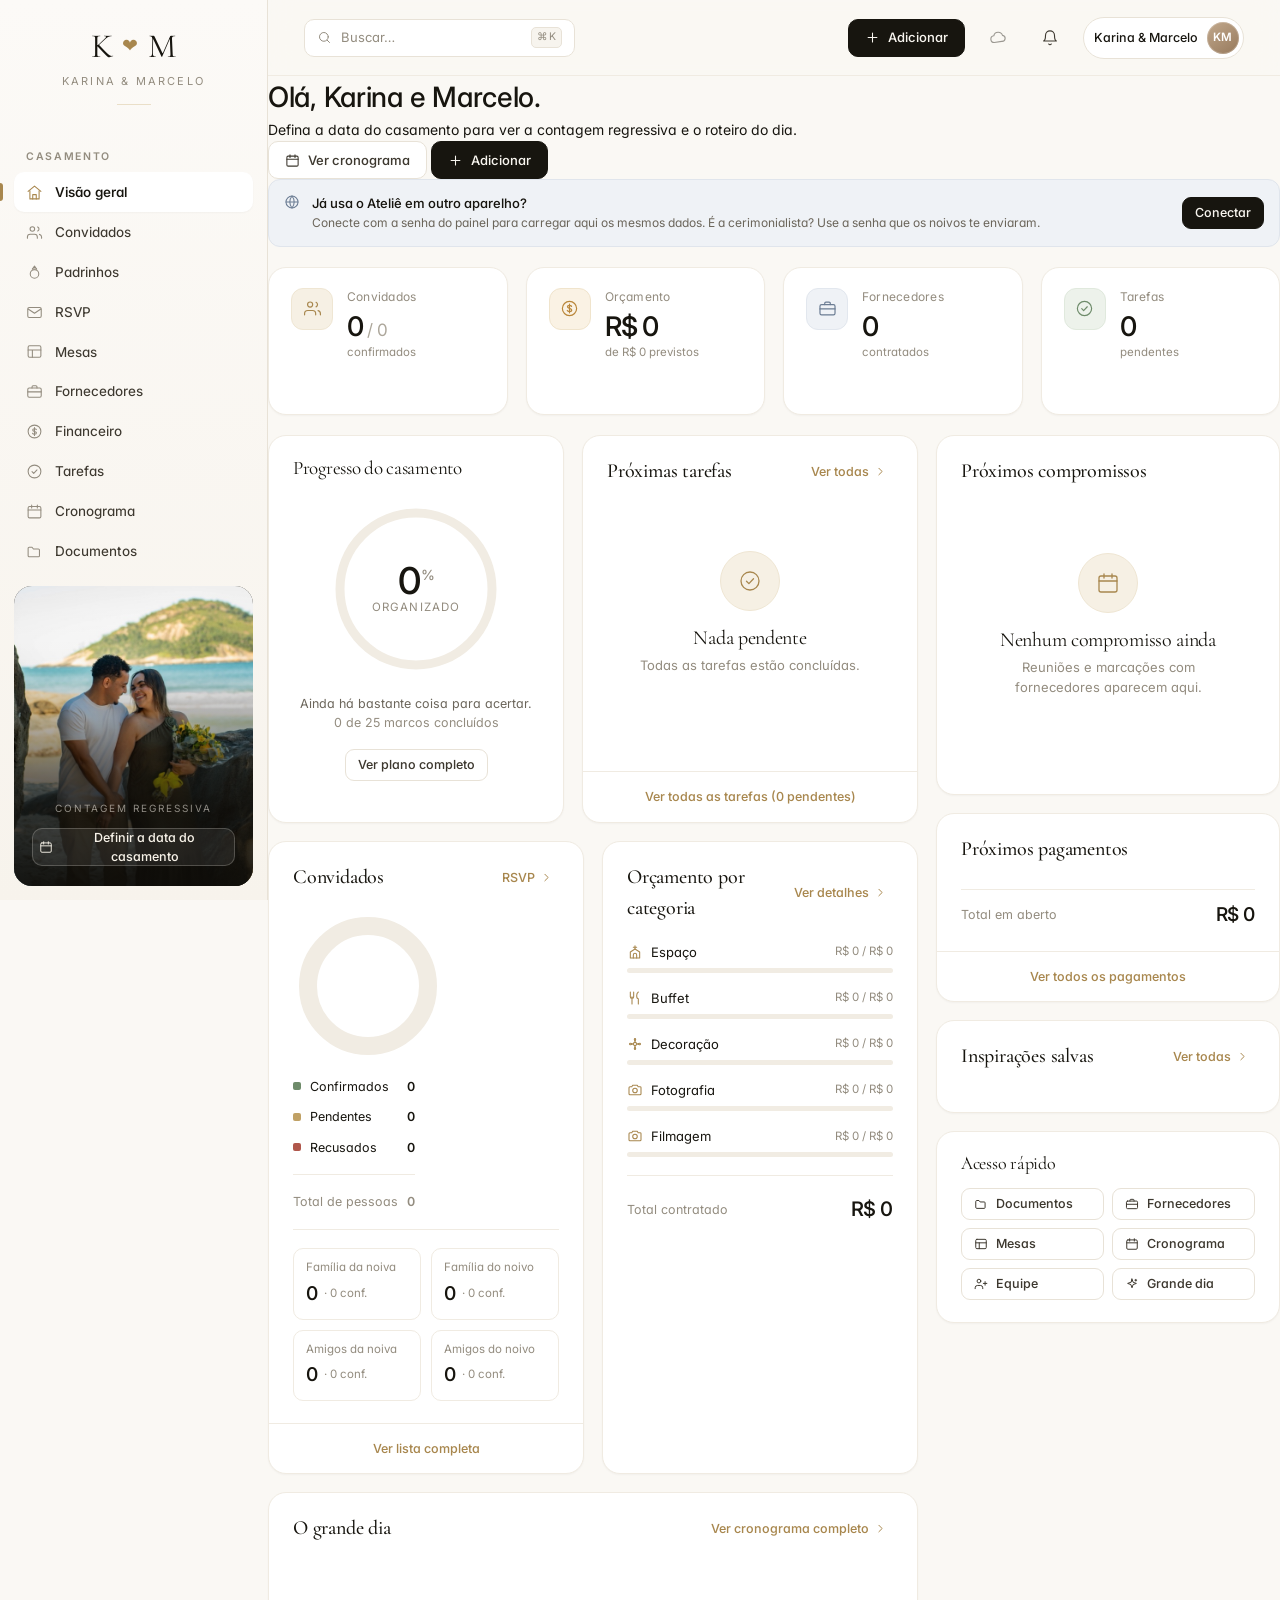
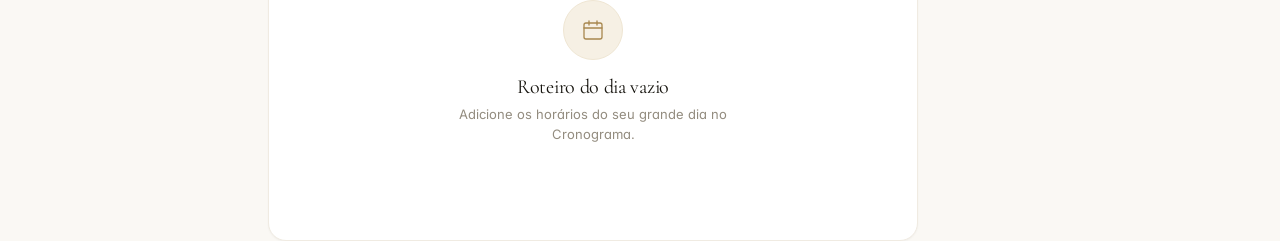
==== index.html @ 1de6227f "Convidados: prioridade A/B/C com contagem acumulada e filtro Co-Authored-By: Claude Opus 5.5 <norepl" ====
<!DOCTYPE html>
<html lang="pt-BR">
<head>
<meta charset="utf-8">
<meta name="viewport" content="width=device-width, initial-scale=1, viewport-fit=cover">
<meta name="theme-color" content="#FAF8F4">
<title>Ateliê — Karina &amp; Marcelo</title>
<meta name="description" content="Sistema de organização e gestão de casamentos.">
<link rel="preconnect" href="https://fonts.googleapis.com">
<link rel="preconnect" href="https://fonts.gstatic.com" crossorigin>
<link href="https://fonts.googleapis.com/css2?family=Cormorant+Garamond:wght@300;400;500;600&family=Inter:wght@400;450;500;550;600&display=swap" rel="stylesheet">
<link rel="icon" href="data:image/svg+xml,<svg xmlns='http://www.w3.org/2000/svg' viewBox='0 0 100 100'><text y='.9em' font-size='90'>💍</text></svg>">
<link rel="stylesheet" href="assets/style.css?v=20261014">
</head>
<body>

<div id="app" class="app">
  <!-- tela inicial enquanto o sistema carrega -->
  <div style="position:fixed;inset:0;display:flex;align-items:center;justify-content:center;background:#FAF8F4">
    <div style="text-align:center">
      <div style="font-family:'Cormorant Garamond',Georgia,serif;font-size:40px;color:#17150F">K <span style="color:#A8874E;font-size:22px">&#10084;</span> M</div>
      <div style="margin-top:12px;font-size:11px;letter-spacing:.2em;text-transform:uppercase;color:#938C7F">carregando</div>
    </div>
  </div>
</div>

<script src="assets/data.js?v=20261014"></script>
<script src="assets/core.js?v=20261014"></script>
<script src="assets/nuvem.js?v=20261014"></script>
<script src="assets/cerimonial.js?v=20261014"></script>
<script src="assets/views-1.js?v=20261014"></script>
<script src="assets/views-2.js?v=20261014"></script>
</body>
</html>
---- assets/style.css ----
/* ============================================================
   ATELIÊ — Sistema de gestão de casamentos
   Design system
   ============================================================ */

:root{
  /* superfícies */
  --bg:            #FAF8F4;
  --bg-deep:       #F3EFE8;
  --surface:       #FFFFFF;
  --surface-2:     #F7F4EE;
  --surface-3:     #F1ECE3;

  /* tinta */
  --ink:           #17150F;
  --ink-2:         #3D382F;
  --ink-3:         #6B655A;
  --muted:         #938C7F;
  --muted-2:       #ADA79B;

  /* linhas */
  --line:          #E8E2D7;
  --line-2:        #F0EBE2;
  --line-strong:   #D9D1C3;

  /* champagne / ouro */
  --gold:          #A8874E;
  --gold-2:        #C0A165;
  --gold-soft:     #EADFC8;
  --gold-wash:     #F6F0E4;

  /* semânticas (dessaturadas, discretas) */
  --ok:            #6E8B6A;
  --ok-wash:       #EDF2EB;
  --warn:          #B98639;
  --warn-wash:     #FAF2E4;
  --danger:        #B0574B;
  --danger-wash:   #FAEDEA;
  --info:          #6B7C93;
  --info-wash:     #EFF2F6;

  /* sombras discretíssimas */
  --sh-1: 0 1px 2px rgba(23,21,15,.035);
  --sh-2: 0 1px 2px rgba(23,21,15,.03), 0 10px 24px -16px rgba(23,21,15,.16);
  --sh-3: 0 2px 4px rgba(23,21,15,.04), 0 24px 48px -24px rgba(23,21,15,.24);
  --sh-pop: 0 4px 8px rgba(23,21,15,.05), 0 40px 80px -32px rgba(23,21,15,.32);

  /* raios */
  --r-sm: 8px;
  --r:    12px;
  --r-lg: 18px;
  --r-xl: 24px;

  /* tipografia */
  --serif: "Cormorant Garamond", "Iowan Old Style", Garamond, Georgia, "Times New Roman", serif;
  --sans:  "Inter", -apple-system, BlinkMacSystemFont, "Segoe UI", Roboto, Helvetica, Arial, sans-serif;

  --sidebar-w: 268px;
  --topbar-h: 76px;
  --ease: cubic-bezier(.22,.61,.36,1);
}

*,*::before,*::after{ box-sizing:border-box; }
html,body{ height:100%; }
body{
  margin:0; background:var(--bg); color:var(--ink);
  font-family:var(--sans); font-size:14px; line-height:1.55;
  -webkit-font-smoothing:antialiased; -moz-osx-font-smoothing:grayscale;
  font-feature-settings:"ss01","cv11","tnum" 0;
}
button,input,select,textarea{ font:inherit; color:inherit; }
button{ background:none; border:0; cursor:pointer; }
a{ color:inherit; text-decoration:none; }
h1,h2,h3,h4{ margin:0; font-weight:500; letter-spacing:-.01em; }
p{ margin:0; }
ul{ margin:0; padding:0; list-style:none; }
::selection{ background:var(--gold-soft); color:var(--ink); }

/* tamanho padrão dos ícones — sobrescrito pelas regras específicas abaixo */
svg{ width:16px; height:16px; flex:0 0 auto; }
.badge svg{ width:12px; height:12px; }
.link svg{ width:13px; height:13px; }

/* scrollbar discreta */
*::-webkit-scrollbar{ width:10px; height:10px; }
*::-webkit-scrollbar-track{ background:transparent; }
*::-webkit-scrollbar-thumb{ background:#DED7CA; border-radius:99px; border:3px solid transparent; background-clip:content-box; }
*::-webkit-scrollbar-thumb:hover{ background:#C9C0B0; background-clip:content-box; }

/* ---------- tipografia utilitária ---------- */
.display{ font-family:var(--serif); font-weight:400; letter-spacing:-.015em; line-height:1.1; }
.num{ font-family:var(--sans); font-weight:550; letter-spacing:-.022em; font-variant-numeric:tabular-nums; }
.eyebrow{ font-size:10.5px; letter-spacing:.16em; text-transform:uppercase; color:var(--muted); font-weight:600; }
.t-muted{ color:var(--muted); }
.t-ink3{ color:var(--ink-3); }
.t-sm{ font-size:12.5px; }
.t-xs{ font-size:11.5px; }
.t-center{ text-align:center; }
.nowrap{ white-space:nowrap; }
.tnum{ font-variant-numeric:tabular-nums; }

/* ============================================================
   APP SHELL
   ============================================================ */
.app{ display:flex; min-height:100vh; }

/* ---------- Sidebar ---------- */
.sidebar{
  width:var(--sidebar-w); flex:0 0 var(--sidebar-w);
  background:linear-gradient(180deg,#FCFAF7 0%, #F7F3EC 100%);
  border-right:1px solid var(--line);
  display:flex; flex-direction:column;
  position:sticky; top:0; height:100vh; z-index:60;
}
.brand{ padding:30px 26px 22px; text-align:center; }
.brand-mark{
  font-family:var(--serif); font-size:34px; line-height:1; color:var(--ink);
  display:flex; align-items:center; justify-content:center; gap:9px; letter-spacing:.01em;
}
.brand-mark .amp{ color:var(--gold); font-size:19px; transform:translateY(-2px); }
.brand-sub{ margin-top:9px; font-size:11px; letter-spacing:.2em; text-transform:uppercase; color:var(--muted); }
.brand-rule{ width:34px; height:1px; background:var(--gold-soft); margin:14px auto 0; }

.nav{ flex:1; overflow-y:auto; padding:6px 14px 14px; }
.nav-group{ padding:16px 12px 7px; }
.nav-item{
  display:flex; align-items:center; gap:12px; width:100%;
  padding:9.5px 12px; border-radius:10px; color:var(--ink-2);
  font-size:13.5px; font-weight:450; text-align:left;
  transition:background .18s var(--ease), color .18s var(--ease);
  position:relative;
}
.nav-item svg{ width:17px; height:17px; flex:0 0 17px; stroke:var(--muted); stroke-width:1.5; fill:none; transition:stroke .18s; }
.nav-item:hover{ background:rgba(168,135,78,.07); color:var(--ink); }
.nav-item:hover svg{ stroke:var(--gold); }
.nav-item.active{ background:var(--surface); color:var(--ink); font-weight:550; box-shadow:var(--sh-1); }
.nav-item.active svg{ stroke:var(--gold); }
.nav-item.active::before{
  content:""; position:absolute; left:-14px; top:50%; transform:translateY(-50%);
  width:3px; height:18px; border-radius:0 3px 3px 0; background:var(--gold);
}
.nav-badge{
  margin-left:auto; font-size:10.5px; font-weight:600; color:var(--gold);
  background:var(--gold-wash); border-radius:99px; padding:1.5px 7px; letter-spacing:.02em;
}
.nav-item.is-special{ color:var(--gold); font-weight:550; }
.nav-item.is-special svg{ stroke:var(--gold); }

.sidebar-foot{ padding:14px; }
.countdown-card{
  border-radius:var(--r-lg); overflow:hidden; position:relative;
  background:linear-gradient(160deg,#2A251C 0%, #17150F 100%);
  color:#F6F1E7; text-align:center; min-height:300px;
  display:flex; align-items:flex-end;
}
.countdown-card::after{
  content:""; position:absolute; inset:0; opacity:.5;
  background:radial-gradient(120% 80% at 50% 0%, rgba(192,161,101,.28), transparent 65%);
  pointer-events:none;
}
.cc-photo{
  position:absolute; inset:0; width:100%; height:100%; object-fit:cover; object-position:50% 22%;
  filter:saturate(1.02) contrast(1.02);
}
.countdown-card.has-photo::after{
  background:linear-gradient(0deg, rgba(15,13,9,.94) 0%, rgba(15,13,9,.78) 26%, rgba(15,13,9,.28) 56%, rgba(15,13,9,.02) 74%, transparent 100%);
  opacity:1;
}
.cc-body{ position:relative; z-index:1; padding:20px 18px; width:100%; }
.countdown-card .cc-label{ font-size:10px; letter-spacing:.2em; text-transform:uppercase; color:rgba(246,241,231,.55); }
.countdown-card .cc-num{ font-family:var(--sans); font-weight:500; font-size:40px; letter-spacing:-.035em; line-height:1.1; margin:6px 0 2px; color:#F3E7CE; font-variant-numeric:tabular-nums; }
.countdown-card .cc-days{ font-size:11px; letter-spacing:.16em; text-transform:uppercase; color:rgba(246,241,231,.6); }
.countdown-card .cc-date{ margin-top:12px; padding-top:12px; border-top:1px solid rgba(246,241,231,.14); font-size:12px; color:rgba(246,241,231,.82); }
.countdown-card .cc-heart{ color:var(--gold-2); font-size:11px; margin-top:6px; }
.cc-set-date{
  display:flex; align-items:center; justify-content:center; gap:8px; width:100%;
  margin-top:12px; height:38px; border-radius:10px; border:1px solid rgba(246,241,231,.22);
  background:rgba(255,255,255,.08); color:#F6F1E7; font-size:12.5px; font-weight:520;
  transition:background .18s;
}
.cc-set-date svg{ width:14px; height:14px; stroke:currentColor; stroke-width:1.6; fill:none; }
.cc-set-date:hover{ background:rgba(255,255,255,.15); }

/* ---------- Main ---------- */
.main{ flex:1; min-width:0; display:flex; flex-direction:column; }

.topbar{
  height:var(--topbar-h); flex:0 0 var(--topbar-h);
  display:flex; align-items:center; gap:14px;
  padding:0 36px; background:rgba(250,248,244,.86);
  backdrop-filter:saturate(180%) blur(14px); -webkit-backdrop-filter:saturate(180%) blur(14px);
  border-bottom:1px solid var(--line-2);
  position:sticky; top:0; z-index:50;
}
.hamburger{ display:none; width:38px; height:38px; border-radius:10px; align-items:center; justify-content:center; border:1px solid var(--line); background:var(--surface); }
.hamburger svg{ width:18px; height:18px; stroke:var(--ink-2); stroke-width:1.6; fill:none; }

.searchbox{
  display:flex; align-items:center; gap:9px; flex:1; max-width:340px;
  height:38px; padding:0 12px; border-radius:10px;
  background:var(--surface); border:1px solid var(--line);
  color:var(--muted); font-size:13px; transition:border-color .18s, box-shadow .18s;
}
.searchbox:hover{ border-color:var(--line-strong); }
.searchbox svg{ width:15px; height:15px; stroke:var(--muted); stroke-width:1.6; fill:none; flex:0 0 15px; }
.searchbox .kbd{ margin-left:auto; }
.kbd{
  font-family:var(--sans); font-size:10.5px; color:var(--muted); background:var(--surface-2);
  border:1px solid var(--line); border-radius:5px; padding:1px 5px; letter-spacing:.04em;
}
.topbar-spacer{ flex:1; }

.icon-btn{
  width:38px; height:38px; border-radius:10px; display:inline-flex; align-items:center; justify-content:center;
  border:1px solid transparent; position:relative; transition:background .18s, border-color .18s;
}
.icon-btn svg{ width:18px; height:18px; stroke:var(--ink-2); stroke-width:1.5; fill:none; }
.icon-btn:hover{ background:var(--surface); border-color:var(--line); }
.icon-btn .dot{
  position:absolute; top:6px; right:6px; min-width:15px; height:15px; padding:0 4px;
  border-radius:99px; background:var(--danger); color:#fff; font-size:9.5px; font-weight:700;
  display:flex; align-items:center; justify-content:center; border:2px solid var(--bg);
}
.avatar-btn{ display:flex; align-items:center; gap:9px; padding:4px 4px 4px 10px; border-radius:99px; border:1px solid var(--line); background:var(--surface); transition:box-shadow .18s; }
.avatar-btn:hover{ box-shadow:var(--sh-2); }
.avatar-btn .who{ font-size:12.5px; font-weight:500; }

.avatar{
  width:32px; height:32px; border-radius:99px; display:flex; align-items:center; justify-content:center;
  font-size:11.5px; font-weight:600; letter-spacing:.02em; color:#fff; flex:0 0 auto;
  background:linear-gradient(145deg,#B79A6A,#8E7440); box-shadow:inset 0 0 0 1px rgba(255,255,255,.22);
}
.avatar.sm{ width:24px; height:24px; font-size:9.5px; }
.avatar.lg{ width:44px; height:44px; font-size:14px; }
.avatar.xl{ width:64px; height:64px; font-size:19px; }
.avatar.v1{ background:linear-gradient(145deg,#C0A46F,#96794A); }
.avatar.v2{ background:linear-gradient(145deg,#9AA394,#6E7A69); }
.avatar.v3{ background:linear-gradient(145deg,#B49A93,#8A6F68); }
.avatar.v4{ background:linear-gradient(145deg,#9BA4B0,#6F7986); }
.avatar.v5{ background:linear-gradient(145deg,#C2A98D,#96795C); }
.avatar-stack{ display:flex; }
.avatar-stack .avatar{ margin-left:-8px; border:2px solid var(--surface); }
.avatar-stack .avatar:first-child{ margin-left:0; }
.avatar-more{ width:26px; height:26px; border-radius:99px; background:var(--surface-3); color:var(--ink-3); font-size:10px; font-weight:600; display:flex; align-items:center; justify-content:center; margin-left:-8px; border:2px solid var(--surface); }

/* ---------- indicador de sincronização ---------- */
.nuvem-btn{ position:relative; }
.nuvem-dot{ position:absolute; right:7px; bottom:7px; width:8px; height:8px; border-radius:99px; border:2px solid var(--bg); background:var(--muted-2); }
.nuvem-btn[data-estado="ok"] .nuvem-dot{ background:var(--ok); }
.nuvem-btn[data-estado="pendente"] .nuvem-dot{ background:var(--gold-2); }
.nuvem-btn[data-estado="erro"] .nuvem-dot{ background:var(--danger); }
.nuvem-btn[data-estado="desconectado"] .nuvem-dot{ display:none; }
.nuvem-btn[data-estado="desconectado"] svg{ opacity:.5; }
.nuvem-btn[data-estado="sincronizando"] .nuvem-dot{ background:var(--gold); animation:pulso 1s ease-in-out infinite; }
@keyframes pulso{ 0%,100%{ opacity:1; transform:scale(1) } 50%{ opacity:.35; transform:scale(.7) } }

/* ---------- Conteúdo ---------- 
.view{ flex:1; padding:34px 36px 72px; max-width:1560px; width:100%; }
.page-head{ display:flex; align-items:flex-end; justify-content:space-between; gap:24px; margin-bottom:26px; flex-wrap:wrap; }
.page-title{ font-family:var(--serif); font-size:38px; line-height:1.12; }
.page-sub{ margin-top:7px; color:var(--ink-3); font-size:14px; }
.page-sub b{ color:var(--gold); font-weight:600; }
.page-actions{ display:flex; align-items:center; gap:10px; flex-wrap:wrap; }

/* ---------- Botões ---------- */
.btn{
  display:inline-flex; align-items:center; justify-content:center; gap:8px;
  height:38px; padding:0 16px; border-radius:10px; font-size:13px; font-weight:520;
  border:1px solid var(--line); background:var(--surface); color:var(--ink-2);
  transition:background .18s var(--ease), border-color .18s, box-shadow .18s, transform .12s;
  white-space:nowrap;
}
.btn svg{ width:15px; height:15px; stroke:currentColor; stroke-width:1.7; fill:none; }
.btn:hover{ border-color:var(--line-strong); box-shadow:var(--sh-1); }
.btn:active{ transform:translateY(.5px); }
.btn-primary{ background:var(--ink); border-color:var(--ink); color:#F8F5EF; }
.btn-primary:hover{ background:#241F17; border-color:#241F17; box-shadow:var(--sh-2); }
.btn-gold{ background:var(--gold); border-color:var(--gold); color:#fff; }
.btn-gold:hover{ background:#96794299; background:#967942; border-color:#967942; }
.btn-ghost{ background:transparent; border-color:transparent; color:var(--ink-3); }
.btn-ghost:hover{ background:var(--surface); border-color:var(--line); }
.btn-danger{ color:var(--danger); border-color:var(--line); }
.btn-danger:hover{ background:var(--danger-wash); border-color:#E8CFC9; }
.btn-sm{ height:32px; padding:0 12px; font-size:12.5px; border-radius:9px; }
.btn-sm svg{ width:14px; height:14px; }
.btn-lg{ height:44px; padding:0 22px; font-size:14px; border-radius:12px; }
.btn-block{ width:100%; }
.btn:disabled{ opacity:.45; pointer-events:none; }
.link{ color:var(--gold); font-size:12.5px; font-weight:520; display:inline-flex; align-items:center; gap:5px; transition:opacity .18s; white-space:nowrap; }
.link:hover{ opacity:.72; }
.link svg{ width:13px; height:13px; stroke:currentColor; stroke-width:1.8; fill:none; }

/* ---------- Cards ---------- */
.card{
  background:var(--surface); border:1px solid var(--line-2); border-radius:var(--r-lg);
  box-shadow:var(--sh-1); transition:box-shadow .22s var(--ease), border-color .22s, transform .22s var(--ease);
}
.card-pad{ padding:22px 24px; }
.card-hover:hover{ box-shadow:var(--sh-2); border-color:var(--line); }
.card-head{ display:flex; align-items:center; justify-content:space-between; gap:14px; padding:20px 24px 0; }
.card-head h3{ font-family:var(--serif); font-size:20px; }
.card-body{ padding:18px 24px 22px; }
.card-foot{ padding:14px 24px; border-top:1px solid var(--line-2); display:flex; align-items:center; justify-content:center; }
.card-foot.between{ justify-content:space-between; }
.card-foot{ flex-wrap:wrap; gap:10px; }
.card-foot .center{ flex-wrap:wrap; }

.grid{ display:grid; gap:18px; }
.g-4{ grid-template-columns:repeat(4,minmax(0,1fr)); }
.g-3{ grid-template-columns:repeat(3,minmax(0,1fr)); }
.g-2{ grid-template-columns:repeat(2,minmax(0,1fr)); }
.grid > *{ min-width:0; }
.dash-main{ display:grid; grid-template-columns:minmax(0,1fr) 344px; gap:18px; align-items:start; }
.dash-main > *{ min-width:0; }
.stack{ display:grid; gap:18px; min-width:0; }
.stack > *{ min-width:0; }

/* ---------- Stat card ---------- */
.stat{ padding:20px 22px; display:flex; flex-direction:column; gap:14px; }
.stat-top{ display:flex; align-items:flex-start; gap:14px; }
.stat-ico{
  width:42px; height:42px; border-radius:12px; flex:0 0 42px;
  display:flex; align-items:center; justify-content:center;
  background:var(--gold-wash); border:1px solid #EFE6D3;
}
.stat-ico svg{ width:19px; height:19px; stroke:var(--gold); stroke-width:1.5; fill:none; }
.stat-ico.g2{ background:var(--ok-wash); border-color:#E0E9DD; } .stat-ico.g2 svg{ stroke:var(--ok); }
.stat-ico.g3{ background:var(--info-wash); border-color:#E2E7EE; } .stat-ico.g3 svg{ stroke:var(--info); }
.stat-ico.g4{ background:var(--warn-wash); border-color:#F0E4CC; } .stat-ico.g4 svg{ stroke:var(--warn); }
.stat-label{ font-size:12px; color:var(--muted); letter-spacing:.02em; }
.stat-val{ font-family:var(--sans); font-weight:550; font-size:27px; letter-spacing:-.03em; line-height:1.15; margin-top:5px; font-variant-numeric:tabular-nums; white-space:nowrap; }
.stat-val small{ font-size:17px; color:var(--muted-2); font-weight:400; }
.stat-note{ font-size:11.5px; color:var(--muted); margin-top:2px; }

.bar{ height:5px; border-radius:99px; background:var(--surface-3); overflow:hidden; }
.bar > i{ display:block; height:100%; border-radius:99px; background:var(--gold); transition:width .7s var(--ease); }
.bar.ok > i{ background:var(--ok); }
.bar.warn > i{ background:var(--warn); }
.bar.danger > i{ background:var(--danger); }
.bar.thin{ height:4px; }
.bar.thick{ height:8px; }

/* ---------- Badges / chips ---------- */
.badge{
  display:inline-flex; align-items:center; gap:5px; height:22px; padding:0 9px;
  border-radius:99px; font-size:11px; font-weight:550; letter-spacing:.01em;
  background:var(--surface-2); color:var(--ink-3); border:1px solid var(--line-2); white-space:nowrap;
}
.badge i.pip{ width:5px; height:5px; border-radius:99px; background:currentColor; display:block; }
.badge.ok{ background:var(--ok-wash); color:#4F6A4C; border-color:#DDE7DA; }
.badge.warn{ background:var(--warn-wash); color:#8E6524; border-color:#EFE2C9; }
.badge.danger{ background:var(--danger-wash); color:#93463B; border-color:#EDD6D1; }
.badge.gold{ background:var(--gold-wash); color:#8A6E39; border-color:#EEE3CE; }
.badge.info{ background:var(--info-wash); color:#546274; border-color:#E0E5EC; }
.badge.plain{ background:transparent; }

.chips{ display:flex; gap:8px; flex-wrap:wrap; }
.chip{
  height:32px; padding:0 13px; border-radius:99px; font-size:12.5px; font-weight:480;
  border:1px solid var(--line); background:var(--surface); color:var(--ink-3);
  display:inline-flex; align-items:center; gap:7px; transition:all .18s var(--ease);
}
.chip:hover{ border-color:var(--line-strong); color:var(--ink); }
.chip.active{ background:var(--ink); border-color:var(--ink); color:#F8F5EF; font-weight:520; }
.chip .n{ font-size:11px; opacity:.6; font-variant-numeric:tabular-nums; }

.seg{ display:inline-flex; padding:3px; background:var(--surface-2); border:1px solid var(--line-2); border-radius:10px; gap:2px; }
.seg button{ height:28px; padding:0 13px; border-radius:8px; font-size:12.5px; color:var(--ink-3); font-weight:480; transition:all .18s; }
.seg button:hover{ color:var(--ink); }
.seg button.active{ background:var(--surface); color:var(--ink); font-weight:550; box-shadow:var(--sh-1); }

/* ---------- Inputs ---------- */
.field{ display:flex; flex-direction:column; gap:6px; }
.field > label{ font-size:12px; font-weight:520; color:var(--ink-3); letter-spacing:.01em; }
.field .hint{ font-size:11px; color:var(--muted); }
.input, .select, .textarea{
  width:100%; height:40px; padding:0 13px; border-radius:10px;
  border:1px solid var(--line); background:var(--surface); color:var(--ink); font-size:13.5px;
  transition:border-color .18s, box-shadow .18s, background .18s;
}
.textarea{ height:auto; min-height:84px; padding:11px 13px; resize:vertical; line-height:1.55; }
.select{ appearance:none; padding-right:34px;
  background-image:url("data:image/svg+xml;utf8,<svg xmlns='http://www.w3.org/2000/svg' viewBox='0 0 24 24' fill='none' stroke='%23938C7F' stroke-width='1.8'><path d='M6 9l6 6 6-6'/></svg>");
  background-repeat:no-repeat; background-position:right 11px center; background-size:15px; }
.input:hover,.select:hover,.textarea:hover{ border-color:var(--line-strong); }
.input:focus,.select:focus,.textarea:focus{ outline:none; border-color:var(--gold-2); box-shadow:0 0 0 3px rgba(192,161,101,.14); }
.input::placeholder,.textarea::placeholder{ color:var(--muted-2); }
.input-ico{ position:relative; }
.input-ico svg{ position:absolute; left:12px; top:50%; transform:translateY(-50%); width:15px; height:15px; stroke:var(--muted); stroke-width:1.6; fill:none; pointer-events:none; }
.input-ico .input{ padding-left:34px; }
.form-grid{ display:grid; grid-template-columns:1fr 1fr; gap:16px; }
.form-grid .full{ grid-column:1/-1; }

.switch{ display:inline-flex; align-items:center; gap:10px; cursor:pointer; }
.switch input{ display:none; }
.switch .track{ width:40px; height:23px; border-radius:99px; background:var(--surface-3); border:1px solid var(--line); position:relative; transition:background .2s, border-color .2s; flex:0 0 40px; }
.switch .track::after{ content:""; position:absolute; top:2px; left:2px; width:17px; height:17px; border-radius:99px; background:#fff; box-shadow:var(--sh-1); transition:transform .2s var(--ease); }
.switch input:checked + .track{ background:var(--gold); border-color:var(--gold); }
.switch input:checked + .track::after{ transform:translateX(17px); }

.check{ width:19px; height:19px; border-radius:6px; border:1.5px solid var(--line-strong); display:inline-flex; align-items:center; justify-content:center; flex:0 0 19px; transition:all .18s var(--ease); background:var(--surface); }
.check svg{ width:11px; height:11px; stroke:#fff; stroke-width:2.6; fill:none; opacity:0; transition:opacity .15s; }
.check:hover{ border-color:var(--gold-2); }
.check.on{ background:var(--ok); border-color:var(--ok); }
.check.on svg{ opacity:1; }

/* ---------- Tabelas ---------- */
.table-wrap{ overflow-x:auto; border-radius:var(--r-lg); }
table.tbl{ width:100%; border-collapse:separate; border-spacing:0; font-size:13px; min-width:720px; }
table.tbl th{
  text-align:left; font-size:10.5px; font-weight:600; letter-spacing:.13em; text-transform:uppercase;
  color:var(--muted); padding:0 16px 11px; border-bottom:1px solid var(--line); white-space:nowrap;
}
table.tbl td{ padding:13px 16px; border-bottom:1px solid var(--line-2); vertical-align:middle; }
table.tbl tbody tr{ transition:background .15s; }
table.tbl tbody tr:hover{ background:var(--surface-2); }
table.tbl tbody tr:last-child td{ border-bottom:0; }
table.tbl .right{ text-align:right; }
.cell-name{ display:flex; align-items:center; gap:10px; }
.cell-name .nm{ font-weight:520; color:var(--ink); }
.row-actions{ display:flex; gap:4px; opacity:0; transition:opacity .18s; justify-content:flex-end; }
tr:hover .row-actions{ opacity:1; }
.mini-btn{ width:28px; height:28px; border-radius:8px; display:inline-flex; align-items:center; justify-content:center; transition:background .16s; }
.mini-btn svg{ width:15px; height:15px; stroke:var(--muted); stroke-width:1.6; fill:none; }
.mini-btn:hover{ background:var(--surface-3); }
.mini-btn:hover svg{ stroke:var(--ink-2); }
.mini-btn.danger:hover svg{ stroke:var(--danger); }

/* ---------- Listas ---------- */
.list-row{
  display:flex; align-items:center; gap:13px; padding:13px 0; border-bottom:1px solid var(--line-2);
}
.list-row:last-child{ border-bottom:0; }
.list-row .grow{ min-width:0; flex:1; }
.ell{ overflow:hidden; text-overflow:ellipsis; white-space:nowrap; }

/* ---------- Progresso circular ---------- */
.ring-wrap{ position:relative; width:180px; height:180px; margin:0 auto; }
.ring-wrap svg{ transform:rotate(-90deg); width:100%; height:100%; }
.ring-bg{ fill:none; stroke:var(--surface-3); stroke-width:9; }
.ring-fg{ fill:none; stroke:url(#goldgrad); stroke-width:9; stroke-linecap:round; transition:stroke-dashoffset 1.1s var(--ease); }
.ring-center{ position:absolute; inset:0; display:flex; flex-direction:column; align-items:center; justify-content:center; }
.ring-center .pct{ font-family:var(--sans); font-weight:550; font-size:37px; letter-spacing:-.035em; line-height:1; font-variant-numeric:tabular-nums; }
.ring-center .pct sup{ font-size:14px; font-weight:500; color:var(--muted); top:-11px; margin-left:1px; }

/* ---------- Donut ---------- */
.donut{ width:150px; height:150px; flex:0 0 150px; }
.legend{ display:grid; gap:11px; }
.legend-item{ display:flex; align-items:center; gap:9px; font-size:12.5px; }
.legend-item .sw{ width:8px; height:8px; border-radius:2px; flex:0 0 8px; }
.legend-item .lv{ margin-left:auto; font-weight:600; font-variant-numeric:tabular-nums; }

/* ---------- Alertas ---------- */
.alert{
  display:flex; gap:12px; padding:13px 15px; border-radius:12px; align-items:flex-start;
  border:1px solid var(--line-2); background:var(--surface-2);
}
.alert svg{ width:16px; height:16px; stroke-width:1.6; fill:none; flex:0 0 16px; margin-top:1px; }
.alert .a-title{ font-size:13px; font-weight:520; color:var(--ink); }
.alert .a-desc{ font-size:12px; color:var(--ink-3); margin-top:1px; }
.alert.warn{ background:var(--warn-wash); border-color:#F0E4CC; } .alert.warn svg{ stroke:var(--warn); }
.alert.danger{ background:var(--danger-wash); border-color:#EDD6D1; } .alert.danger svg{ stroke:var(--danger); }
.alert.ok{ background:var(--ok-wash); border-color:#DDE7DA; } .alert.ok svg{ stroke:var(--ok); }
.alert.info{ background:var(--info-wash); border-color:#E0E5EC; } .alert.info svg{ stroke:var(--info); }
.alert .a-act{ margin-left:auto; align-self:center; }

/* ---------- Empty / loading ---------- */
.empty{ padding:56px 24px; text-align:center; }
.empty-ico{
  width:60px; height:60px; border-radius:99px; margin:0 auto 16px;
  background:var(--gold-wash); border:1px solid #EFE6D3; display:flex; align-items:center; justify-content:center;
}
.empty-ico svg{ width:24px; height:24px; stroke:var(--gold); stroke-width:1.3; fill:none; }
.empty h4{ font-family:var(--serif); font-size:20px; margin-bottom:6px; }
.empty p{ color:var(--muted); font-size:13px; max-width:340px; margin:0 auto 18px; }

.sk{ background:linear-gradient(90deg,var(--surface-2) 25%,var(--surface-3) 37%,var(--surface-2) 63%); background-size:400% 100%; animation:shimmer 1.3s ease-in-out infinite; border-radius:8px; }
@keyframes shimmer{ 0%{background-position:100% 0} 100%{background-position:0 0} }
.sk-line{ height:11px; margin-bottom:9px; }
.spinner{ width:16px; height:16px; border-radius:99px; border:2px solid var(--gold-soft); border-top-color:var(--gold); animation:spin .7s linear infinite; }
@keyframes spin{ to{ transform:rotate(360deg) } }

/* ---------- Modal ---------- */
.overlay{
  position:fixed; inset:0; z-index:200; background:rgba(23,21,15,.34);
  backdrop-filter:blur(3px); -webkit-backdrop-filter:blur(3px);
  display:flex; align-items:center; justify-content:center; padding:24px;
  animation:fadeIn .2s var(--ease);
}
@keyframes fadeIn{ from{opacity:0} to{opacity:1} }
.modal{
  background:var(--surface); border-radius:var(--r-xl); box-shadow:var(--sh-pop);
  width:100%; max-width:600px; max-height:calc(100vh - 48px); display:flex; flex-direction:column;
  animation:pop .26s var(--ease);
}
@keyframes pop{ from{ opacity:0; transform:translateY(10px) scale(.985) } to{ opacity:1; transform:none } }
.modal.wide{ max-width:860px; }
.modal.narrow{ max-width:440px; }
.modal-head{ padding:24px 26px 16px; border-bottom:1px solid var(--line-2); display:flex; align-items:flex-start; gap:16px; }
.modal-head h3{ font-family:var(--serif); font-size:24px; line-height:1.2; }
.modal-head .sub{ font-size:12.5px; color:var(--muted); margin-top:4px; }
.modal-body{ padding:22px 26px; overflow-y:auto; }
.modal-foot{ padding:16px 26px; border-top:1px solid var(--line-2); display:flex; gap:10px; justify-content:flex-end; background:var(--surface-2); border-radius:0 0 var(--r-xl) var(--r-xl); }
.modal-x{ margin-left:auto; width:32px; height:32px; border-radius:8px; display:flex; align-items:center; justify-content:center; flex:0 0 32px; }
.modal-x svg{ width:16px; height:16px; stroke:var(--muted); stroke-width:1.7; fill:none; }
.modal-x:hover{ background:var(--surface-3); }

/* ---------- Drawer (detalhe) ---------- */
.drawer-wrap{ position:fixed; inset:0; z-index:200; display:flex; justify-content:flex-end; background:rgba(23,21,15,.30); animation:fadeIn .2s var(--ease); }
.drawer{ width:min(560px,100%); background:var(--surface); height:100%; box-shadow:var(--sh-pop); display:flex; flex-direction:column; animation:slideIn .3s var(--ease); }
@keyframes slideIn{ from{ transform:translateX(28px); opacity:.6 } to{ transform:none; opacity:1 } }

/* ---------- Popover ---------- */
.pop{
  position:absolute; z-index:150; background:var(--surface); border:1px solid var(--line);
  border-radius:var(--r-lg); box-shadow:var(--sh-3); overflow:hidden; animation:pop .18s var(--ease);
}
.pop-item{ display:flex; align-items:center; gap:10px; width:100%; padding:10px 14px; font-size:13px; color:var(--ink-2); text-align:left; }
.pop-item svg{ width:15px; height:15px; stroke:var(--muted); stroke-width:1.6; fill:none; }
.pop-item:hover{ background:var(--surface-2); }
.pop-item.danger{ color:var(--danger); } .pop-item.danger svg{ stroke:var(--danger); }
.pop-sep{ height:1px; background:var(--line-2); margin:4px 0; }

/* ---------- Toast ---------- */
.toasts{ position:fixed; right:24px; bottom:24px; z-index:300; display:flex; flex-direction:column; gap:10px; align-items:flex-end; }
.toast{
  display:flex; align-items:center; gap:11px; min-width:250px; max-width:380px;
  padding:13px 16px; border-radius:12px; background:var(--ink); color:#F6F2EA;
  box-shadow:var(--sh-3); font-size:13px; animation:toastIn .3s var(--ease);
}
@keyframes toastIn{ from{ opacity:0; transform:translateY(10px) } to{ opacity:1; transform:none } }
.toast.out{ animation:toastOut .25s var(--ease) forwards; }
@keyframes toastOut{ to{ opacity:0; transform:translateX(14px) } }
.toast svg{ width:16px; height:16px; stroke-width:2; fill:none; flex:0 0 16px; }
.toast.ok svg{ stroke:#A9CBA3; }
.toast.err svg{ stroke:#E3A79B; }
.toast.info svg{ stroke:var(--gold-2); }

/* ---------- Timeline ---------- */
.tl{ position:relative; padding-left:0; }
.tl-item{ display:grid; grid-template-columns:74px 32px 1fr; gap:0; position:relative; }
.tl-time{ font-family:var(--sans); font-weight:550; font-size:15px; letter-spacing:-.01em; color:var(--ink); text-align:right; padding:15px 14px 14px 0; font-variant-numeric:tabular-nums; }
.tl-rail{ position:relative; display:flex; justify-content:center; }
.tl-rail::before{ content:""; position:absolute; top:0; bottom:0; width:1px; background:var(--line); }
.tl-item:first-child .tl-rail::before{ top:22px; }
.tl-item:last-child .tl-rail::before{ bottom:calc(100% - 22px); }
.tl-dot{ width:9px; height:9px; border-radius:99px; background:var(--surface); border:1.5px solid var(--gold); margin-top:19px; z-index:1; transition:all .2s; }
.tl-item:hover .tl-dot{ background:var(--gold); transform:scale(1.25); }
.tl-body{ padding:14px 0 14px 4px; border-bottom:1px solid var(--line-2); }
.tl-item:last-child .tl-body{ border-bottom:0; }
.tl-title{ font-size:14px; font-weight:520; }
.tl-meta{ font-size:12px; color:var(--muted); margin-top:3px; display:flex; gap:12px; flex-wrap:wrap; }
.tl-meta span{ display:inline-flex; align-items:center; gap:5px; }
.tl-meta svg{ width:12px; height:12px; stroke:var(--muted-2); stroke-width:1.6; fill:none; }

/* linha do dia (horizontal, dashboard) */
.dayline{ position:relative; padding:22px 2px 6px; overflow-x:auto; }
.dayline-track{ position:relative; display:flex; min-width:760px; }
.dayline-track::before{ content:""; position:absolute; left:56px; right:56px; top:26px; height:1px; background:var(--line); }
.dl-pt{ flex:1 1 0; min-width:112px; text-align:center; position:relative; padding:0 6px; }
.dl-pt .d{ width:9px; height:9px; border-radius:99px; background:var(--surface); border:1.5px solid var(--gold-2); margin:5px auto 10px; transition:transform .2s, background .2s; position:relative; z-index:1; }
.dl-pt:hover .d{ transform:scale(1.4); background:var(--gold); }
.dl-pt .h{ font-size:12px; font-weight:600; font-variant-numeric:tabular-nums; }
.dl-pt .t{ font-size:10.5px; color:var(--muted); line-height:1.35; }

/* ---------- Kanban ---------- */
.kanban{ display:grid; grid-template-columns:repeat(3,minmax(0,1fr)); gap:16px; align-items:start; }
.kcol{ background:var(--bg-deep); border:1px solid var(--line-2); border-radius:var(--r-lg); padding:14px; min-height:220px; transition:background .2s, border-color .2s; }
.kcol.drag-over{ background:var(--gold-wash); border-color:var(--gold-soft); }
.kcol-head{ display:flex; align-items:center; gap:8px; padding:2px 4px 12px; }
.kcol-head .t{ font-size:12.5px; font-weight:600; letter-spacing:.02em; }
.kcol-head .c{ font-size:11px; color:var(--muted); background:var(--surface); border:1px solid var(--line-2); border-radius:99px; padding:0 7px; }
.kcard{ background:var(--surface); border:1px solid var(--line-2); border-radius:12px; padding:13px 14px; margin-bottom:10px; cursor:grab; box-shadow:var(--sh-1); transition:box-shadow .18s, transform .18s; }
.kcard:hover{ box-shadow:var(--sh-2); transform:translateY(-1px); }
.kcard.dragging{ opacity:.4; }
.kcard .kt{ font-size:13px; font-weight:500; line-height:1.4; }
.kcard .km{ display:flex; align-items:center; gap:8px; margin-top:10px; flex-wrap:wrap; }

/* ---------- Mesas ---------- */
.hall{
  background:
    linear-gradient(180deg, rgba(255,255,255,.5), rgba(255,255,255,.2)),
    repeating-linear-gradient(90deg, rgba(23,21,15,.028) 0 1px, transparent 1px 34px),
    repeating-linear-gradient(0deg, rgba(23,21,15,.028) 0 1px, transparent 1px 34px),
    var(--bg-deep);
  border:1px solid var(--line); border-radius:var(--r-lg); padding:26px;
  display:flex; flex-wrap:wrap; gap:22px; align-content:flex-start; min-height:440px;
}
.table-node{
  width:132px; border-radius:16px; padding:14px 10px; text-align:center;
  background:var(--surface); border:1px solid var(--line); box-shadow:var(--sh-1);
  transition:all .2s var(--ease); cursor:pointer; position:relative;
}
.table-node:hover{ box-shadow:var(--sh-2); border-color:var(--gold-soft); transform:translateY(-2px); }
.table-node.drag-over{ border-color:var(--gold); background:var(--gold-wash); box-shadow:0 0 0 3px rgba(192,161,101,.16); }
.table-node.full{ border-color:#E4E9E1; }
.table-node.selected{ border-color:var(--gold); box-shadow:0 0 0 3px rgba(192,161,101,.16); }
.tn-circle{ width:64px; height:64px; margin:0 auto 10px; border-radius:99px; border:1.5px dashed var(--line-strong); display:flex; align-items:center; justify-content:center; position:relative; }
.tn-circle .n{ font-family:var(--sans); font-weight:550; font-size:17px; letter-spacing:-.02em; font-variant-numeric:tabular-nums; }
.tn-seat{ position:absolute; width:9px; height:9px; border-radius:99px; background:var(--surface-3); border:1px solid var(--line-strong); }
.tn-seat.taken{ background:var(--gold-2); border-color:var(--gold); }
.tn-name{ font-size:12px; font-weight:550; }
.tn-cap{ font-size:11px; color:var(--muted); margin-top:2px; font-variant-numeric:tabular-nums; }
.tn-head{ background:linear-gradient(160deg,#FBF7EF,#F5EEE0); border-color:var(--gold-soft); }

.guest-pool{ max-height:520px; overflow-y:auto; }
.pool-item{
  display:flex; align-items:center; gap:9px; padding:8px 10px; border-radius:10px;
  border:1px solid var(--line-2); background:var(--surface); margin-bottom:7px; cursor:grab; transition:all .16s;
}
.pool-item:hover{ border-color:var(--line-strong); box-shadow:var(--sh-1); }
.pool-item.dragging{ opacity:.4; }

/* ---------- Cortejo (ordem de entrada) ---------- */
.aisle{
  position:relative; padding:18px 18px 18px 18px; border-radius:var(--r-lg); border:1px solid var(--line);
  background:
    linear-gradient(90deg, transparent calc(50% - 46px), rgba(192,161,101,.10) calc(50% - 46px), rgba(192,161,101,.10) calc(50% + 46px), transparent calc(50% + 46px)),
    var(--bg-deep);
  display:flex; flex-direction:column; gap:10px;
}
.aisle-end{ display:flex; align-items:center; justify-content:center; gap:8px; font-size:12px; color:var(--muted); letter-spacing:.02em; padding:4px 0; }
.aisle-end svg{ width:15px; height:15px; color:var(--gold); }
.aisle-end.altar{ font-family:var(--serif); font-size:19px; color:var(--ink-2); padding-bottom:6px; }
.entrada{
  display:grid; grid-template-columns:30px minmax(0,1fr) auto; gap:12px; align-items:center;
  background:var(--surface); border:1px solid var(--line); border-radius:14px; padding:10px 12px; box-shadow:var(--sh-1);
}
.en-num{
  width:30px; height:44px; border-radius:10px; background:var(--gold-wash); color:#8A6E39; font-size:12.5px; font-weight:600;
  display:flex; flex-direction:column; align-items:center; justify-content:center; gap:4px; font-variant-numeric:tabular-nums;
  cursor:grab; touch-action:none; user-select:none; -webkit-user-select:none; transition:background .15s;
}
.en-num:hover{ background:#EFE3C9; }
.en-num b{ font-weight:600; }
.en-grip{ display:block; width:10px; height:6px; opacity:.55;
  background:radial-gradient(circle, currentColor 1px, transparent 1.3px) 0 0 / 3.33px 3px; }
.entrada.reordenando{ border-color:var(--gold); box-shadow:var(--sh-3), 0 0 0 3px rgba(192,161,101,.18); transform:scale(1.015); position:relative; z-index:3; }
.entrada.reordenando .en-num{ cursor:grabbing; background:var(--gold); color:#fff; }
.en-par{ display:grid; grid-template-columns:minmax(0,1fr) 18px minmax(0,1fr); align-items:center; gap:6px; }
.en-amp{ text-align:center; font-family:var(--serif); font-size:20px; color:var(--gold); }
.en-slot{
  display:flex; align-items:center; gap:9px; min-height:46px; padding:6px 8px 6px 9px; border-radius:10px;
  border:1px solid var(--line-2); background:var(--surface); cursor:grab; transition:all .16s; min-width:0;
}
.en-slot:hover{ border-color:var(--line-strong); }
.en-slot.vazio{ border-style:dashed; color:var(--muted-2); font-size:12px; justify-content:center; cursor:pointer; background:transparent; }
.en-slot.vazio svg{ width:13px; height:13px; }
.en-slot.vazio:hover{ color:var(--ink-3); border-color:var(--gold-soft); }
.entrada.solo .en-slot.vazio{ opacity:.65; }
.en-slot.dragging{ opacity:.4; }
.en-slot.drag-over, .entrada-nova.drag-over, [data-pool-cortejo].drag-over{ border-color:var(--gold); background:var(--gold-wash); box-shadow:0 0 0 3px rgba(192,161,101,.16); }
.en-x{ width:22px; height:22px; border-radius:6px; display:flex; align-items:center; justify-content:center; color:var(--muted-2); flex:0 0 22px; }
.en-x:hover{ background:var(--surface-2); color:var(--danger); }
.en-x svg{ width:12px; height:12px; }
.en-acoes{ display:flex; flex-direction:column; align-items:flex-end; gap:6px; }
.en-acoes .btn{ min-width:30px; justify-content:center; padding:0 8px; }
.entrada-nova{
  display:flex; align-items:center; justify-content:center; gap:8px; min-height:52px; border-radius:14px;
  border:1.5px dashed var(--line-strong); color:var(--muted); font-size:12.5px; cursor:pointer; transition:all .16s; text-align:center; padding:8px 12px;
}
.entrada-nova:hover{ border-color:var(--gold-soft); color:var(--ink-3); }
.entrada-nova svg{ width:14px; height:14px; flex:0 0 14px; }
@media (max-width:1240px){
  #cortejo-grid{ grid-template-columns:minmax(0,1fr) !important; }
  #cortejo-grid > .stack{ order:-1; }
  #cortejo-grid .guest-pool{ display:flex; flex-wrap:wrap; gap:7px; max-height:none; }
  #cortejo-grid .guest-pool .pool-item{ margin:0; flex:0 1 220px; min-width:0; }
}

/* ---------- Prioridade dos convidados ---------- */
.prio-grid{ display:grid; grid-template-columns:repeat(4,minmax(0,1fr)); gap:12px; }
.prio-tile{ display:flex; flex-direction:column; gap:3px; text-align:left; padding:13px 14px; border-radius:12px;
  border:1px solid var(--line-2); background:var(--surface); transition:all .16s var(--ease); min-width:0; }
.prio-tile:hover{ border-color:var(--line-strong); box-shadow:var(--sh-1); }
.prio-tile.active{ border-color:var(--gold); box-shadow:0 0 0 3px rgba(192,161,101,.16); }
.prio-nome{ font-size:14px; font-weight:550; margin-top:6px; }
.prio-num{ font-family:var(--sans); font-weight:550; font-size:22px; letter-spacing:-.02em; margin:6px 0 2px; font-variant-numeric:tabular-nums; }
.prio-num small{ font-size:12px; color:var(--muted); font-weight:400; letter-spacing:0; }
@media (max-width:1080px){ .prio-grid{ grid-template-columns:repeat(2,minmax(0,1fr)); } }

/* ---------- Moodboard ---------- */
.mood-grid{ columns:4; column-gap:16px; }
.mood-card{ break-inside:avoid; margin-bottom:16px; border-radius:var(--r-lg); overflow:hidden; border:1px solid var(--line-2); background:var(--surface); box-shadow:var(--sh-1); transition:all .24s var(--ease); cursor:pointer; }
.mood-card:hover{ box-shadow:var(--sh-3); transform:translateY(-3px); }
.mood-img{ position:relative; overflow:hidden; }
.mood-img img{ width:100%; display:block; }
.mood-ph{ width:100%; position:relative; }
.mood-ph::after{ content:""; position:absolute; inset:0; background:radial-gradient(80% 60% at 30% 20%, rgba(255,255,255,.5), transparent 60%); }
.mood-ph .glyph{ position:absolute; inset:0; display:flex; align-items:center; justify-content:center; opacity:.5; }
.mood-ph .glyph svg{ width:44px; height:44px; stroke:rgba(255,255,255,.9); stroke-width:.9; fill:none; }
.mood-meta{ padding:12px 14px; }
.mini-mood{ position:relative; height:74px; border-radius:10px; border:1px solid var(--line-2); overflow:hidden; transition:transform .2s var(--ease), box-shadow .2s; }
.mini-mood:hover{ transform:translateY(-2px); box-shadow:var(--sh-2); }
.mini-mood::after{ content:""; position:absolute; inset:0; background:radial-gradient(70% 60% at 30% 20%, rgba(255,255,255,.55), transparent 65%); }
.mini-mood svg{ position:absolute; left:50%; top:50%; transform:translate(-50%,-50%); width:26px; height:26px; stroke:rgba(255,255,255,.85); stroke-width:.9; fill:none; z-index:1; }
.mood-meta .mt{ font-size:13px; font-weight:520; }
.mood-meta .mc{ font-size:12px; color:var(--muted); margin-top:3px; line-height:1.45; }

/* ---------- Documentos ---------- */
.doc-row{ display:flex; align-items:center; gap:13px; padding:13px 16px; border:1px solid var(--line-2); border-radius:12px; background:var(--surface); transition:all .18s; }
.doc-row:hover{ border-color:var(--line-strong); box-shadow:var(--sh-1); }
.doc-ico{ width:38px; height:38px; border-radius:10px; flex:0 0 38px; display:flex; align-items:center; justify-content:center; font-size:9.5px; font-weight:700; letter-spacing:.04em; }
.doc-ico.pdf{ background:var(--danger-wash); color:#93463B; }
.doc-ico.img{ background:var(--info-wash); color:#546274; }
.doc-ico.doc{ background:var(--gold-wash); color:#8A6E39; }
.doc-ico.xls{ background:var(--ok-wash); color:#4F6A4C; }
.dropzone{ border:1.5px dashed var(--line-strong); border-radius:var(--r-lg); padding:34px; text-align:center; background:var(--surface-2); transition:all .2s; cursor:pointer; }
.dropzone:hover,.dropzone.over{ border-color:var(--gold-2); background:var(--gold-wash); }

/* ---------- Grande dia ---------- */
.gd{ background:linear-gradient(165deg,#221D15 0%, #14120D 100%); border-radius:var(--r-xl); color:#F4EFE4; padding:34px; position:relative; overflow:hidden; }
.gd::after{ content:""; position:absolute; inset:0; background:radial-gradient(90% 60% at 50% -10%, rgba(192,161,101,.24), transparent 60%); pointer-events:none; }
.gd-card{ background:rgba(255,255,255,.045); border:1px solid rgba(246,241,231,.10); border-radius:var(--r-lg); padding:20px 22px; position:relative; z-index:1; }
.gd-label{ font-size:10px; letter-spacing:.2em; text-transform:uppercase; color:rgba(246,241,231,.5); }
.gd-time{ font-family:var(--sans); font-weight:500; font-size:33px; letter-spacing:-.03em; line-height:1.1; color:#F0E3C7; margin-top:7px; font-variant-numeric:tabular-nums; }
.gd-what{ font-size:15px; margin-top:4px; }
.gd-sub{ font-size:12.5px; color:rgba(246,241,231,.6); margin-top:3px; }
.contact-btn{ display:flex; align-items:center; gap:11px; padding:13px 15px; border-radius:12px; background:rgba(255,255,255,.05); border:1px solid rgba(246,241,231,.10); color:#F4EFE4; text-align:left; transition:all .18s; width:100%; }
.contact-btn:hover{ background:rgba(255,255,255,.09); border-color:rgba(192,161,101,.4); }
.contact-btn svg{ width:15px; height:15px; stroke:var(--gold-2); stroke-width:1.6; fill:none; margin-left:auto; }

/* ---------- Divisores / misc ---------- */
.sep{ height:1px; background:var(--line-2); margin:18px 0; }
.dot-sep{ width:3px; height:3px; border-radius:99px; background:var(--muted-2); display:inline-block; margin:0 8px; vertical-align:middle; }
.flex{ display:flex; }
.between{ display:flex; align-items:center; justify-content:space-between; gap:12px; }
.center{ display:flex; align-items:center; gap:10px; }
.wrap{ flex-wrap:wrap; }
.mt-0{margin-top:0}.mt-4{margin-top:4px}.mt-8{margin-top:8px}.mt-12{margin-top:12px}.mt-16{margin-top:16px}.mt-20{margin-top:20px}.mt-24{margin-top:24px}
.mb-8{margin-bottom:8px}.mb-12{margin-bottom:12px}.mb-16{margin-bottom:16px}.mb-20{margin-bottom:20px}.mb-24{margin-bottom:24px}
.gap-6{gap:6px}.gap-8{gap:8px}.gap-10{gap:10px}.gap-12{gap:12px}.gap-16{gap:16px}
.fade-in{ animation:fadeUp .34s var(--ease); }
@keyframes fadeUp{ from{ opacity:0; transform:translateY(6px) } to{ opacity:1; transform:none } }

/* ---------- Command palette ---------- */
.cmdk{ width:100%; max-width:560px; background:var(--surface); border-radius:var(--r-xl); box-shadow:var(--sh-pop); overflow:hidden; animation:pop .2s var(--ease); align-self:flex-start; margin-top:12vh; }
.cmdk-input{ display:flex; align-items:center; gap:11px; padding:16px 20px; border-bottom:1px solid var(--line-2); }
.cmdk-input input{ flex:1; border:0; outline:none; font-size:15px; background:transparent; }
.cmdk-input svg{ width:17px; height:17px; stroke:var(--muted); stroke-width:1.6; fill:none; }
.cmdk-list{ max-height:52vh; overflow-y:auto; padding:8px; }
.cmdk-sec{ padding:10px 12px 5px; }
.cmdk-item{ display:flex; align-items:center; gap:11px; padding:9px 12px; border-radius:10px; width:100%; text-align:left; font-size:13.5px; }
.cmdk-item:hover,.cmdk-item.sel{ background:var(--surface-2); }
.cmdk-item svg{ width:15px; height:15px; stroke:var(--muted); stroke-width:1.6; fill:none; }
.cmdk-item .meta{ margin-left:auto; font-size:11.5px; color:var(--muted); }

/* ---------- Mobile ---------- */
.sidebar-scrim{ display:none; }
@media (max-width:1240px){
  .dash-main{ grid-template-columns:1fr; }
  .mood-grid{ columns:3; }
}
@media (max-width:1080px){
  .g-4{ grid-template-columns:repeat(2,minmax(0,1fr)); }
  .g-3{ grid-template-columns:repeat(2,minmax(0,1fr)); }
}
@media (max-width:900px){
  .sidebar{
    position:fixed; left:0; top:0; height:100dvh; transform:translateX(-100%);
    transition:transform .28s var(--ease); box-shadow:var(--sh-3);
  }
  body.nav-open .sidebar{ transform:none; }
  body.nav-open .sidebar-scrim{ display:block; position:fixed; inset:0; background:rgba(23,21,15,.32); z-index:55; animation:fadeIn .2s; }
  .hamburger{ display:inline-flex; }
  .topbar{ padding:0 18px; gap:10px; }
  .searchbox{ display:none; }
  .view{ padding:22px 18px 90px; }
  .page-title{ font-size:30px; }
  .g-4,.g-3,.g-2{ grid-template-columns:1fr; }
  .kanban{ grid-template-columns:1fr; }
  .mood-grid{ columns:2; }
  .form-grid{ grid-template-columns:1fr; }
  #dash-linha1, #docs-grid, #mesas-grid, #cortejo-grid{ grid-template-columns:minmax(0,1fr) !important; }
  #cortejo-grid > .stack{ order:0; }
  /* acompanhantes: nome e faixa em linhas separadas no celular */
  [data-acomp-linha]{ flex-wrap:wrap; }
  [data-acomp-linha] input{ flex:1 1 100% !important; }
  [data-acomp-linha] select{ flex:1 1 auto !important; width:auto !important; }
  .avatar-btn .who{ display:none; }
  .modal{ max-width:100%; border-radius:var(--r-lg); }
  .modal-foot{ border-radius:0 0 var(--r-lg) var(--r-lg); }
  .overlay{ padding:12px; align-items:flex-end; }
  .cmdk{ margin-top:0; }
  .hall{ padding:16px; gap:14px; justify-content:center; }
  .table-node{ width:calc(50% - 7px); }
  .toasts{ left:16px; right:16px; bottom:16px; align-items:stretch; }
  .toast{ max-width:none; }
}
@media (max-width:560px){
  .mood-grid{ columns:1; }
  .page-head{ align-items:flex-start; }
  .tl-item{ grid-template-columns:58px 26px 1fr; }
  .tl-time{ font-size:16px; padding-right:8px; }
  .aisle{ padding:12px 10px; }
  .entrada{ grid-template-columns:30px minmax(0,1fr); gap:10px; padding:10px; }
  .en-par{ grid-template-columns:minmax(0,1fr); gap:4px; }
  .en-amp{ font-size:16px; line-height:1; }
  .entrada.solo .en-amp{ display:none; }
  .en-acoes{ grid-column:2; flex-direction:row; justify-content:space-between; align-items:center; }
}
@media print{
  .sidebar,.topbar,.page-actions,.toasts{ display:none !important; }
  .view{ padding:0; }
  .card{ box-shadow:none; border-color:#ddd; break-inside:avoid; }
}

/* ---------- Acesso da cerimonialista: só visualização ---------- */
body.modo-cerimonial .page-actions .btn-primary,
body.modo-cerimonial .row-actions,
body.modo-cerimonial .mini-btn,
body.modo-cerimonial .card .btn-danger:not([data-desconectar-nuvem]),
body.modo-cerimonial [data-novo-padrinho],
body.modo-cerimonial [data-editar-padrinho],
body.modo-cerimonial [data-formar-pares],
body.modo-cerimonial [data-sugestao-cortejo],
body.modo-cerimonial .en-x,
body.modo-cerimonial .entrada-nova,
body.modo-cerimonial .en-slot.vazio,
body.modo-cerimonial #cx-qtd,
body.modo-cerimonial [data-upload],
body.modo-cerimonial [data-plano]{ display:none !important; }
body.modo-cerimonial .en-num{ cursor:default; }
body.modo-cerimonial .en-grip{ display:none; }
body.modo-cerimonial .en-slot{ cursor:default; }
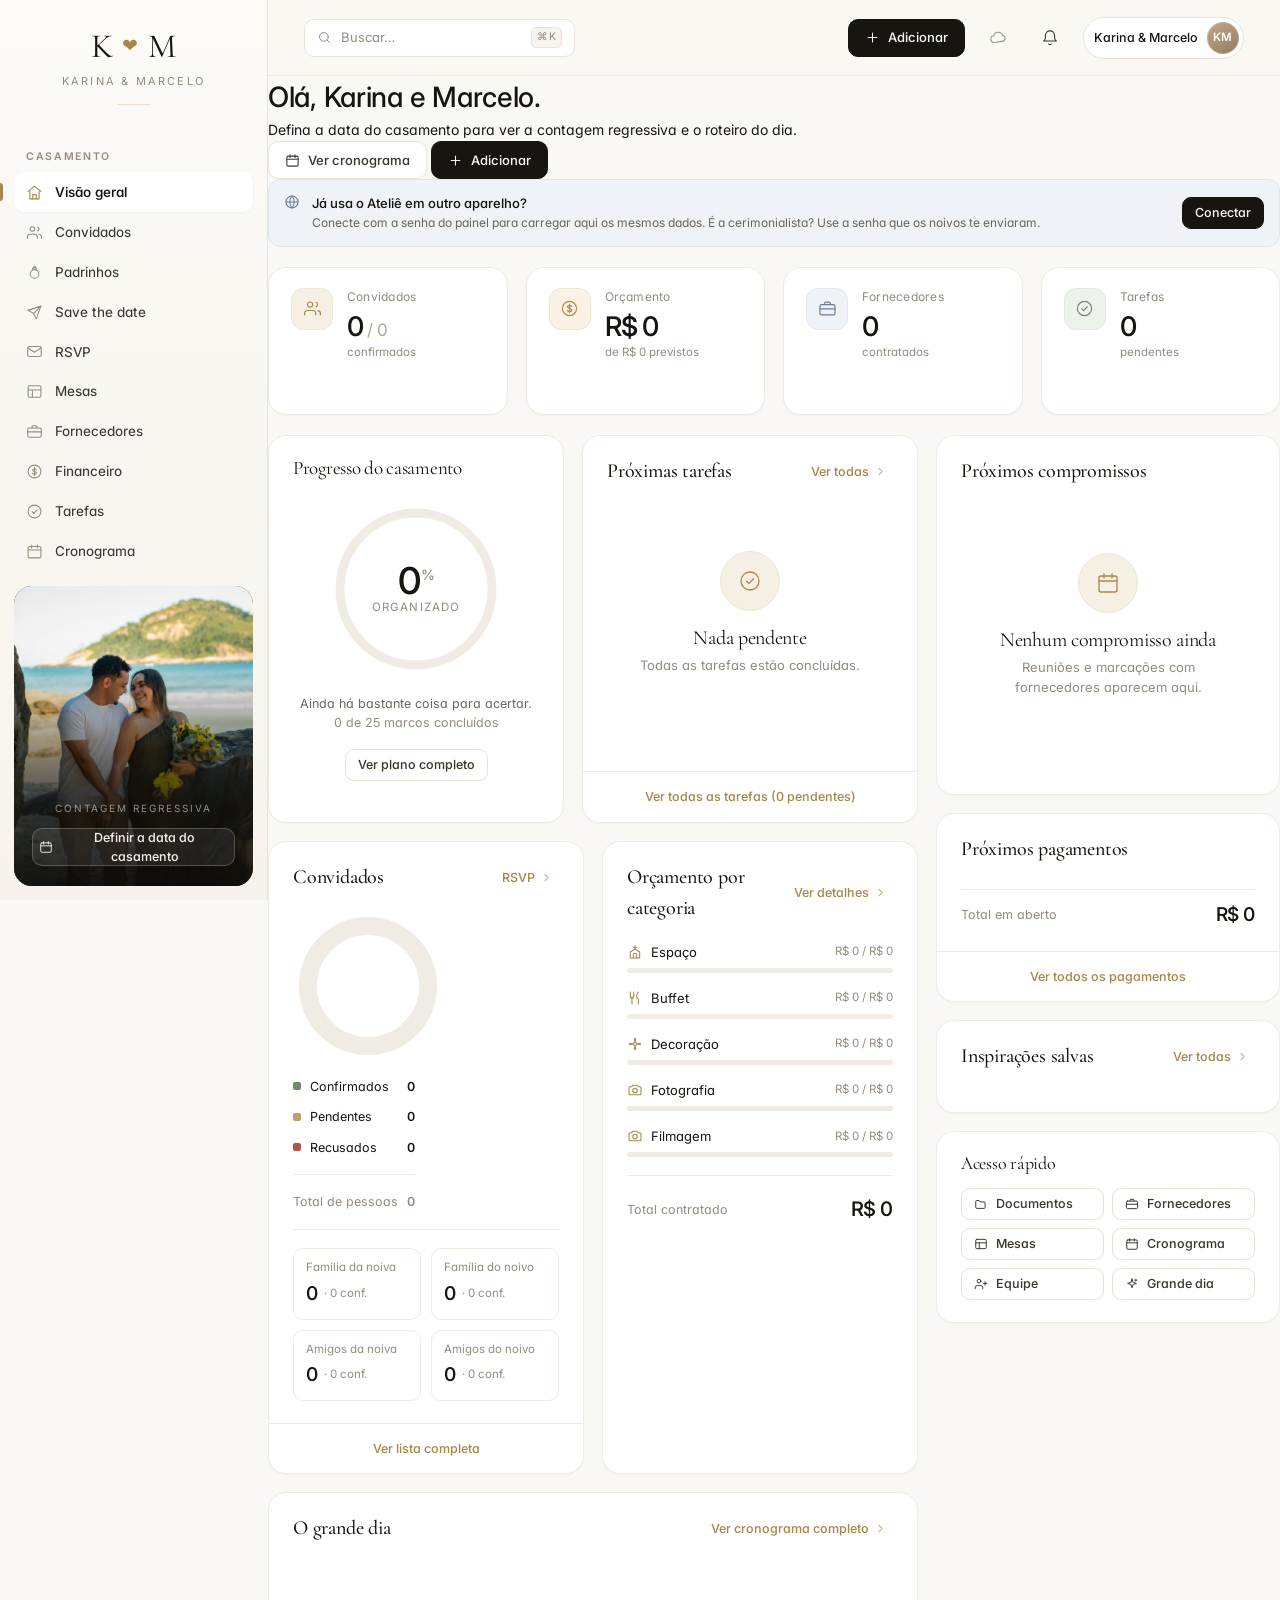
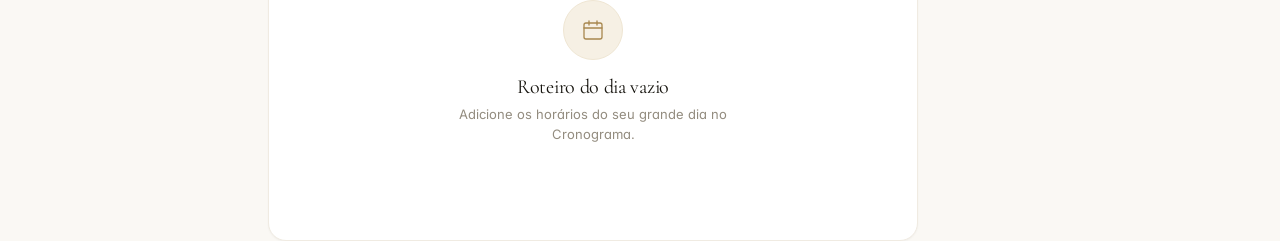
==== commit 7f59433a: "Save the date: envio pelo WhatsApp com arte e controle de enviados/vistos Co-Authored-By: Claude Opu" ====
--- a/index.html
+++ b/index.html
@@ -10,7 +10,7 @@
 <link rel="preconnect" href="https://fonts.gstatic.com" crossorigin>
 <link href="https://fonts.googleapis.com/css2?family=Cormorant+Garamond:wght@300;400;500;600&family=Inter:wght@400;450;500;550;600&display=swap" rel="stylesheet">
 <link rel="icon" href="data:image/svg+xml,<svg xmlns='http://www.w3.org/2000/svg' viewBox='0 0 100 100'><text y='.9em' font-size='90'>💍</text></svg>">
-<link rel="stylesheet" href="assets/style.css?v=20261014">
+<link rel="stylesheet" href="assets/style.css?v=20261016">
 </head>
 <body>
 
@@ -24,11 +24,12 @@
   </div>
 </div>
 
-<script src="assets/data.js?v=20261014"></script>
-<script src="assets/core.js?v=20261014"></script>
-<script src="assets/nuvem.js?v=20261014"></script>
-<script src="assets/cerimonial.js?v=20261014"></script>
-<script src="assets/views-1.js?v=20261014"></script>
-<script src="assets/views-2.js?v=20261014"></script>
+<script src="assets/data.js?v=20261016"></script>
+<script src="assets/core.js?v=20261016"></script>
+<script src="assets/nuvem.js?v=20261016"></script>
+<script src="assets/cerimonial.js?v=20261016"></script>
+<script src="assets/views-1.js?v=20261016"></script>
+<script src="assets/views-2.js?v=20261016"></script>
+<script src="assets/savethedate.js?v=20261016"></script>
 </body>
 </html>
--- a/assets/style.css
+++ b/assets/style.css
@@ -666,6 +666,29 @@
   #cortejo-grid > .stack{ order:-1; }
   #cortejo-grid .guest-pool{ display:flex; flex-wrap:wrap; gap:7px; max-height:none; }
   #cortejo-grid .guest-pool .pool-item{ margin:0; flex:0 1 220px; min-width:0; }
+}
+
+/* ---------- Save the date ---------- */
+.std-previa{ display:flex; gap:20px; align-items:flex-start; }
+.std-arte{ width:150px; flex:0 0 150px; border-radius:14px; border:1px solid var(--line); object-fit:cover; }
+.std-arte.vazia{ height:190px; border:1.5px dashed var(--line-strong); display:flex; flex-direction:column; align-items:center; justify-content:center;
+  gap:8px; color:var(--muted); font-size:12.5px; background:var(--surface-2); }
+.std-arte.vazia:hover{ border-color:var(--gold-soft); color:var(--ink-3); }
+.std-arte.vazia svg{ width:22px; height:22px; }
+.std-balao{ background:#E7F6DC; color:#1F2A1C; border-radius:4px 14px 14px 14px; padding:12px 14px; font-size:13.5px; line-height:1.55; max-width:460px; box-shadow:var(--sh-1); }
+@media (max-width:560px){ .std-previa{ flex-direction:column; } .std-arte{ width:100%; flex:none; } .std-arte.vazia{ height:120px; } }
+
+/* ---------- Estimativa de pessoas ---------- */
+.comp-linha{ display:grid; grid-template-columns:minmax(150px,1.4fr) repeat(5,minmax(0,1fr)); gap:12px; align-items:center;
+  padding:13px 4px; border-bottom:1px solid var(--line-2); }
+.comp-linha:last-child{ border-bottom:0; }
+.comp-num b{ display:block; font-family:var(--sans); font-weight:550; font-size:21px; letter-spacing:-.02em; font-variant-numeric:tabular-nums; }
+.comp-num span{ font-size:11.5px; color:var(--muted); }
+.comp-linha:not(.destaque) .comp-num b{ font-size:17px; color:var(--ink-3); }
+.comp-num.pagante b{ color:var(--gold); }
+@media (max-width:900px){
+  .comp-linha{ grid-template-columns:repeat(3,minmax(0,1fr)); row-gap:10px; }
+  .comp-tit{ grid-column:1 / -1; }
 }
 
 /* ---------- Prioridade dos convidados ---------- */
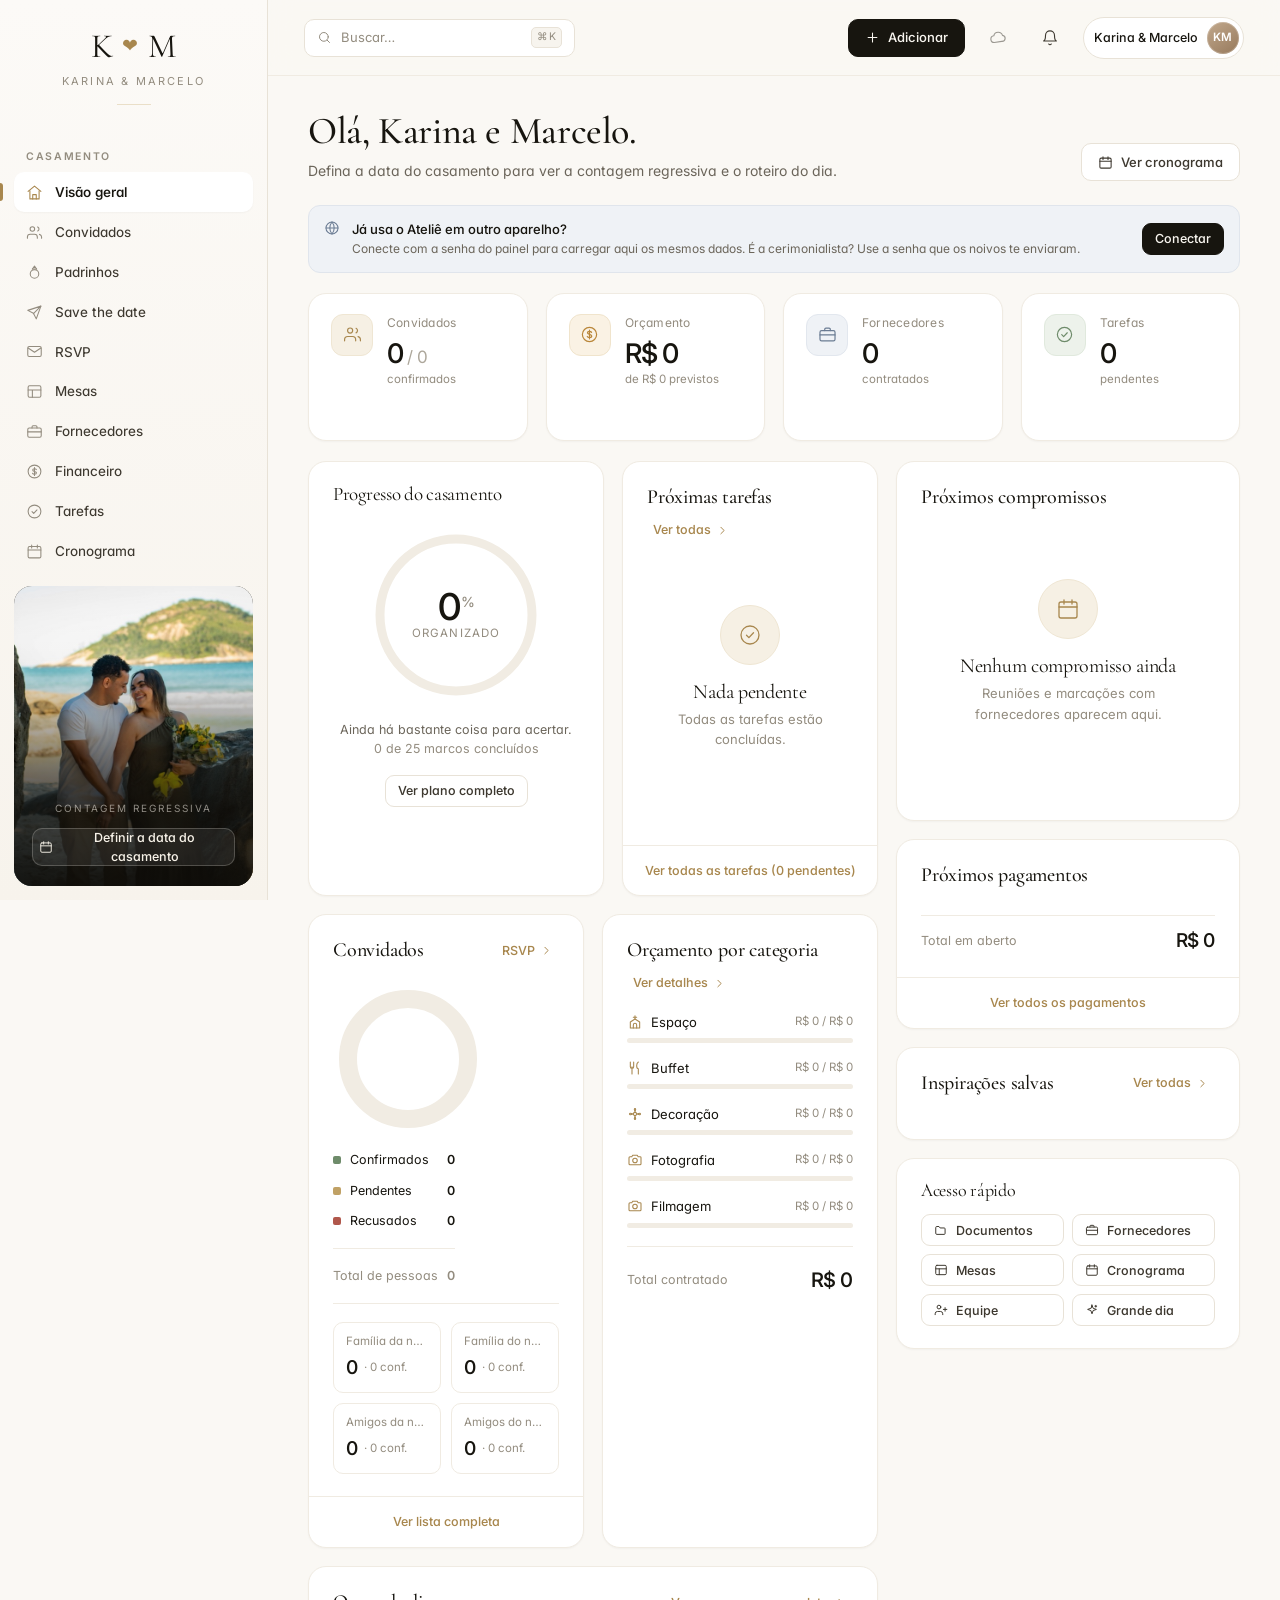
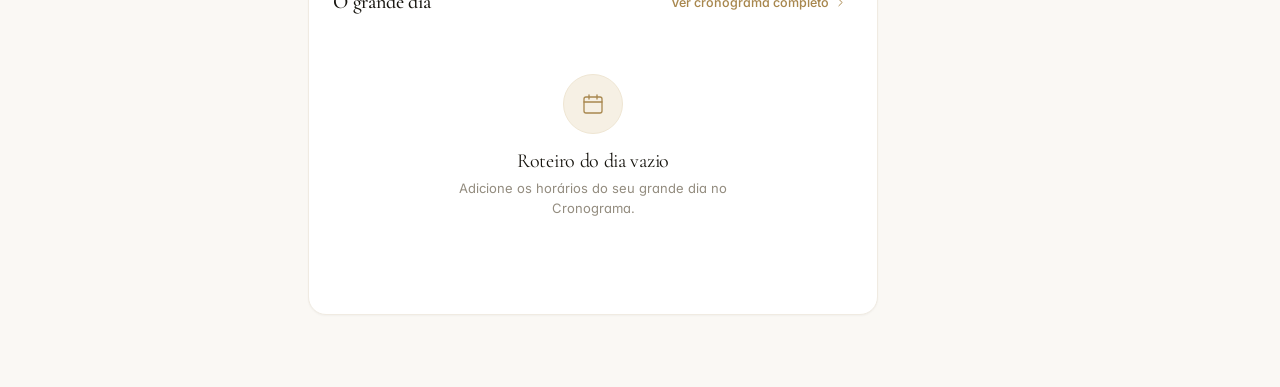
==== commit a71598ad: "Layout: corrige comentário CSS aberto que anulava margens e cabeçalhos; refina espaçamentos e botões" ====
--- a/index.html
+++ b/index.html
@@ -10,7 +10,7 @@
 <link rel="preconnect" href="https://fonts.gstatic.com" crossorigin>
 <link href="https://fonts.googleapis.com/css2?family=Cormorant+Garamond:wght@300;400;500;600&family=Inter:wght@400;450;500;550;600&display=swap" rel="stylesheet">
 <link rel="icon" href="data:image/svg+xml,<svg xmlns='http://www.w3.org/2000/svg' viewBox='0 0 100 100'><text y='.9em' font-size='90'>💍</text></svg>">
-<link rel="stylesheet" href="assets/style.css?v=20261016">
+<link rel="stylesheet" href="assets/style.css?v=20261018">
 </head>
 <body>
 
@@ -24,12 +24,12 @@
   </div>
 </div>
 
-<script src="assets/data.js?v=20261016"></script>
-<script src="assets/core.js?v=20261016"></script>
-<script src="assets/nuvem.js?v=20261016"></script>
-<script src="assets/cerimonial.js?v=20261016"></script>
-<script src="assets/views-1.js?v=20261016"></script>
-<script src="assets/views-2.js?v=20261016"></script>
-<script src="assets/savethedate.js?v=20261016"></script>
+<script src="assets/data.js?v=20261018"></script>
+<script src="assets/core.js?v=20261018"></script>
+<script src="assets/nuvem.js?v=20261018"></script>
+<script src="assets/cerimonial.js?v=20261018"></script>
+<script src="assets/views-1.js?v=20261018"></script>
+<script src="assets/views-2.js?v=20261018"></script>
+<script src="assets/savethedate.js?v=20261018"></script>
 </body>
 </html>
--- a/assets/style.css
+++ b/assets/style.css
@@ -254,13 +254,15 @@
 .nuvem-btn[data-estado="sincronizando"] .nuvem-dot{ background:var(--gold); animation:pulso 1s ease-in-out infinite; }
 @keyframes pulso{ 0%,100%{ opacity:1; transform:scale(1) } 50%{ opacity:.35; transform:scale(.7) } }
 
-/* ---------- Conteúdo ---------- 
-.view{ flex:1; padding:34px 36px 72px; max-width:1560px; width:100%; }
-.page-head{ display:flex; align-items:flex-end; justify-content:space-between; gap:24px; margin-bottom:26px; flex-wrap:wrap; }
+/* ---------- Conteúdo ---------- */
+.view{ flex:1; padding:34px 40px 72px; max-width:1480px; width:100%; margin:0 auto; }
+.page-head{ display:flex; align-items:flex-end; justify-content:space-between; gap:16px 28px; margin-bottom:24px; flex-wrap:wrap; }
+.page-head > div:first-child{ flex:1 1 320px; min-width:0; }
 .page-title{ font-family:var(--serif); font-size:38px; line-height:1.12; }
 .page-sub{ margin-top:7px; color:var(--ink-3); font-size:14px; }
 .page-sub b{ color:var(--gold); font-weight:600; }
-.page-actions{ display:flex; align-items:center; gap:10px; flex-wrap:wrap; }
+.page-actions{ display:flex; align-items:center; justify-content:flex-end; gap:10px; flex-wrap:wrap; margin-left:auto; }
+.page-actions .seg{ margin-right:6px; }
 
 /* ---------- Botões ---------- */
 .btn{
@@ -297,7 +299,8 @@
 }
 .card-pad{ padding:22px 24px; }
 .card-hover:hover{ box-shadow:var(--sh-2); border-color:var(--line); }
-.card-head{ display:flex; align-items:center; justify-content:space-between; gap:14px; padding:20px 24px 0; }
+.card-head{ display:flex; align-items:center; justify-content:space-between; gap:6px 14px; padding:20px 24px 0; flex-wrap:wrap; }
+.card-head > .t-xs{ margin-left:auto; text-align:right; line-height:1.45; max-width:62%; }
 .card-head h3{ font-family:var(--serif); font-size:20px; }
 .card-body{ padding:18px 24px 22px; }
 .card-foot{ padding:14px 24px; border-top:1px solid var(--line-2); display:flex; align-items:center; justify-content:center; }
@@ -812,7 +815,16 @@
 }
 @media (max-width:560px){
   .mood-grid{ columns:1; }
-  .page-head{ align-items:flex-start; }
+  .page-head{ align-items:stretch; flex-direction:column; gap:16px; }
+  .page-head > div:first-child{ flex:none; }
+  .page-actions{ width:100%; margin-left:0; justify-content:stretch; gap:8px; }
+  .page-actions > .btn{ flex:1 1 auto; justify-content:center; }
+  .page-actions .seg{ display:flex; width:100%; margin-right:0; overflow-x:auto; }
+  .page-actions .seg button{ flex:1 0 auto; }
+  .card-head > .t-xs{ margin-left:0; text-align:left; max-width:none; flex-basis:100%; }
+  .card-head{ padding:18px 18px 0; }
+  .card-body{ padding:16px 18px 20px; }
+  .card-foot{ padding:12px 18px; }
   .tl-item{ grid-template-columns:58px 26px 1fr; }
   .tl-time{ font-size:16px; padding-right:8px; }
   .aisle{ padding:12px 10px; }
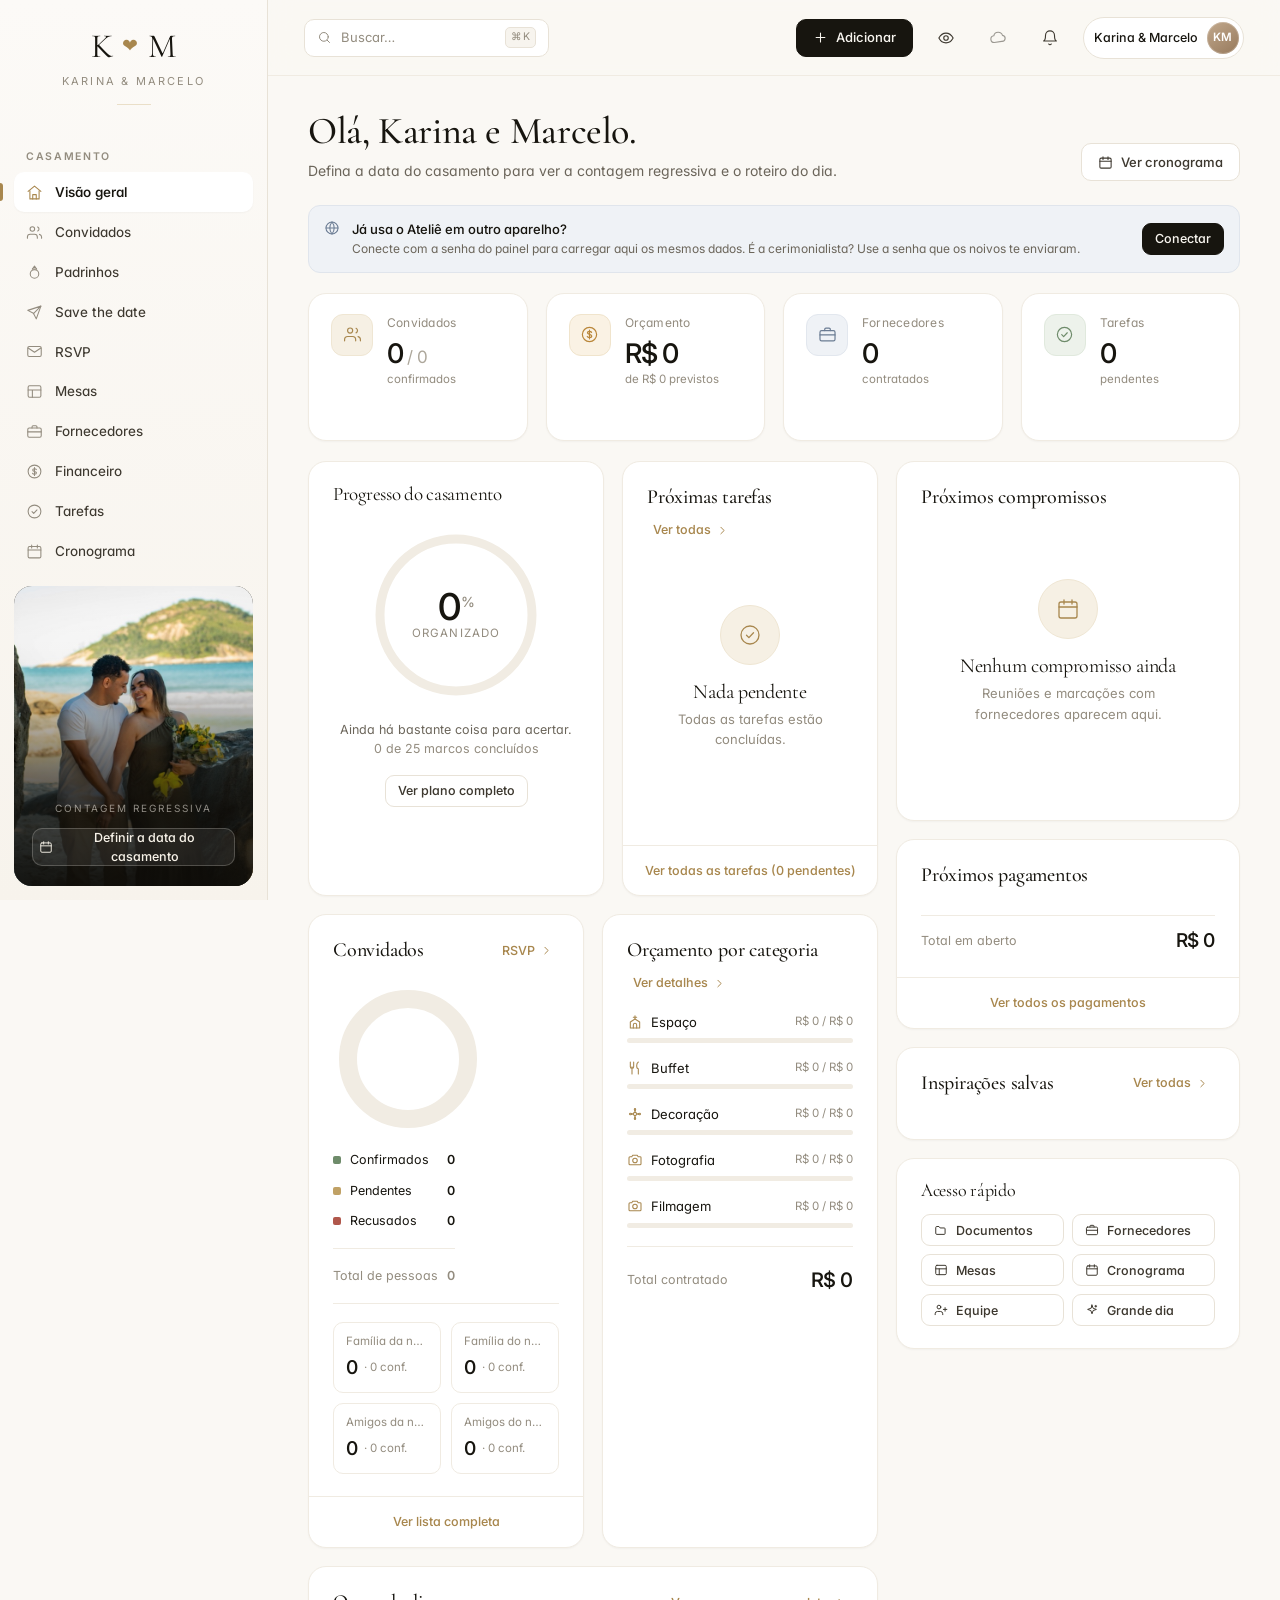
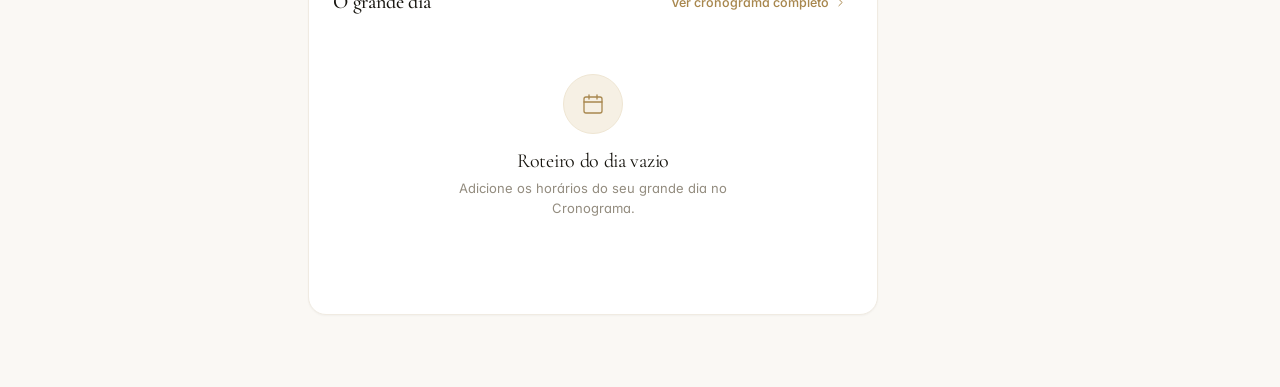
==== commit e3d95e77: "Modo privado (olhinho): esconde nomes, contatos, fornecedores e valores para prints Co-Authored-By: " ====
--- a/index.html
+++ b/index.html
@@ -10,7 +10,7 @@
 <link rel="preconnect" href="https://fonts.gstatic.com" crossorigin>
 <link href="https://fonts.googleapis.com/css2?family=Cormorant+Garamond:wght@300;400;500;600&family=Inter:wght@400;450;500;550;600&display=swap" rel="stylesheet">
 <link rel="icon" href="data:image/svg+xml,<svg xmlns='http://www.w3.org/2000/svg' viewBox='0 0 100 100'><text y='.9em' font-size='90'>💍</text></svg>">
-<link rel="stylesheet" href="assets/style.css?v=20261018">
+<link rel="stylesheet" href="assets/style.css?v=20261019">
 </head>
 <body>
 
@@ -24,12 +24,13 @@
   </div>
 </div>
 
-<script src="assets/data.js?v=20261018"></script>
-<script src="assets/core.js?v=20261018"></script>
-<script src="assets/nuvem.js?v=20261018"></script>
-<script src="assets/cerimonial.js?v=20261018"></script>
-<script src="assets/views-1.js?v=20261018"></script>
-<script src="assets/views-2.js?v=20261018"></script>
-<script src="assets/savethedate.js?v=20261018"></script>
+<script src="assets/data.js?v=20261019"></script>
+<script src="assets/core.js?v=20261019"></script>
+<script src="assets/nuvem.js?v=20261019"></script>
+<script src="assets/cerimonial.js?v=20261019"></script>
+<script src="assets/privado.js?v=20261019"></script>
+<script src="assets/views-1.js?v=20261019"></script>
+<script src="assets/views-2.js?v=20261019"></script>
+<script src="assets/savethedate.js?v=20261019"></script>
 </body>
 </html>
--- a/assets/style.css
+++ b/assets/style.css
@@ -858,3 +858,6 @@
 body.modo-cerimonial .en-num{ cursor:default; }
 body.modo-cerimonial .en-grip{ display:none; }
 body.modo-cerimonial .en-slot{ cursor:default; }
+
+/* ---------- Modo privado (olhinho) ---------- */
+.priv-btn.on{ background:var(--gold-wash); color:#8A6E39; box-shadow:inset 0 0 0 1px var(--gold-soft); }
